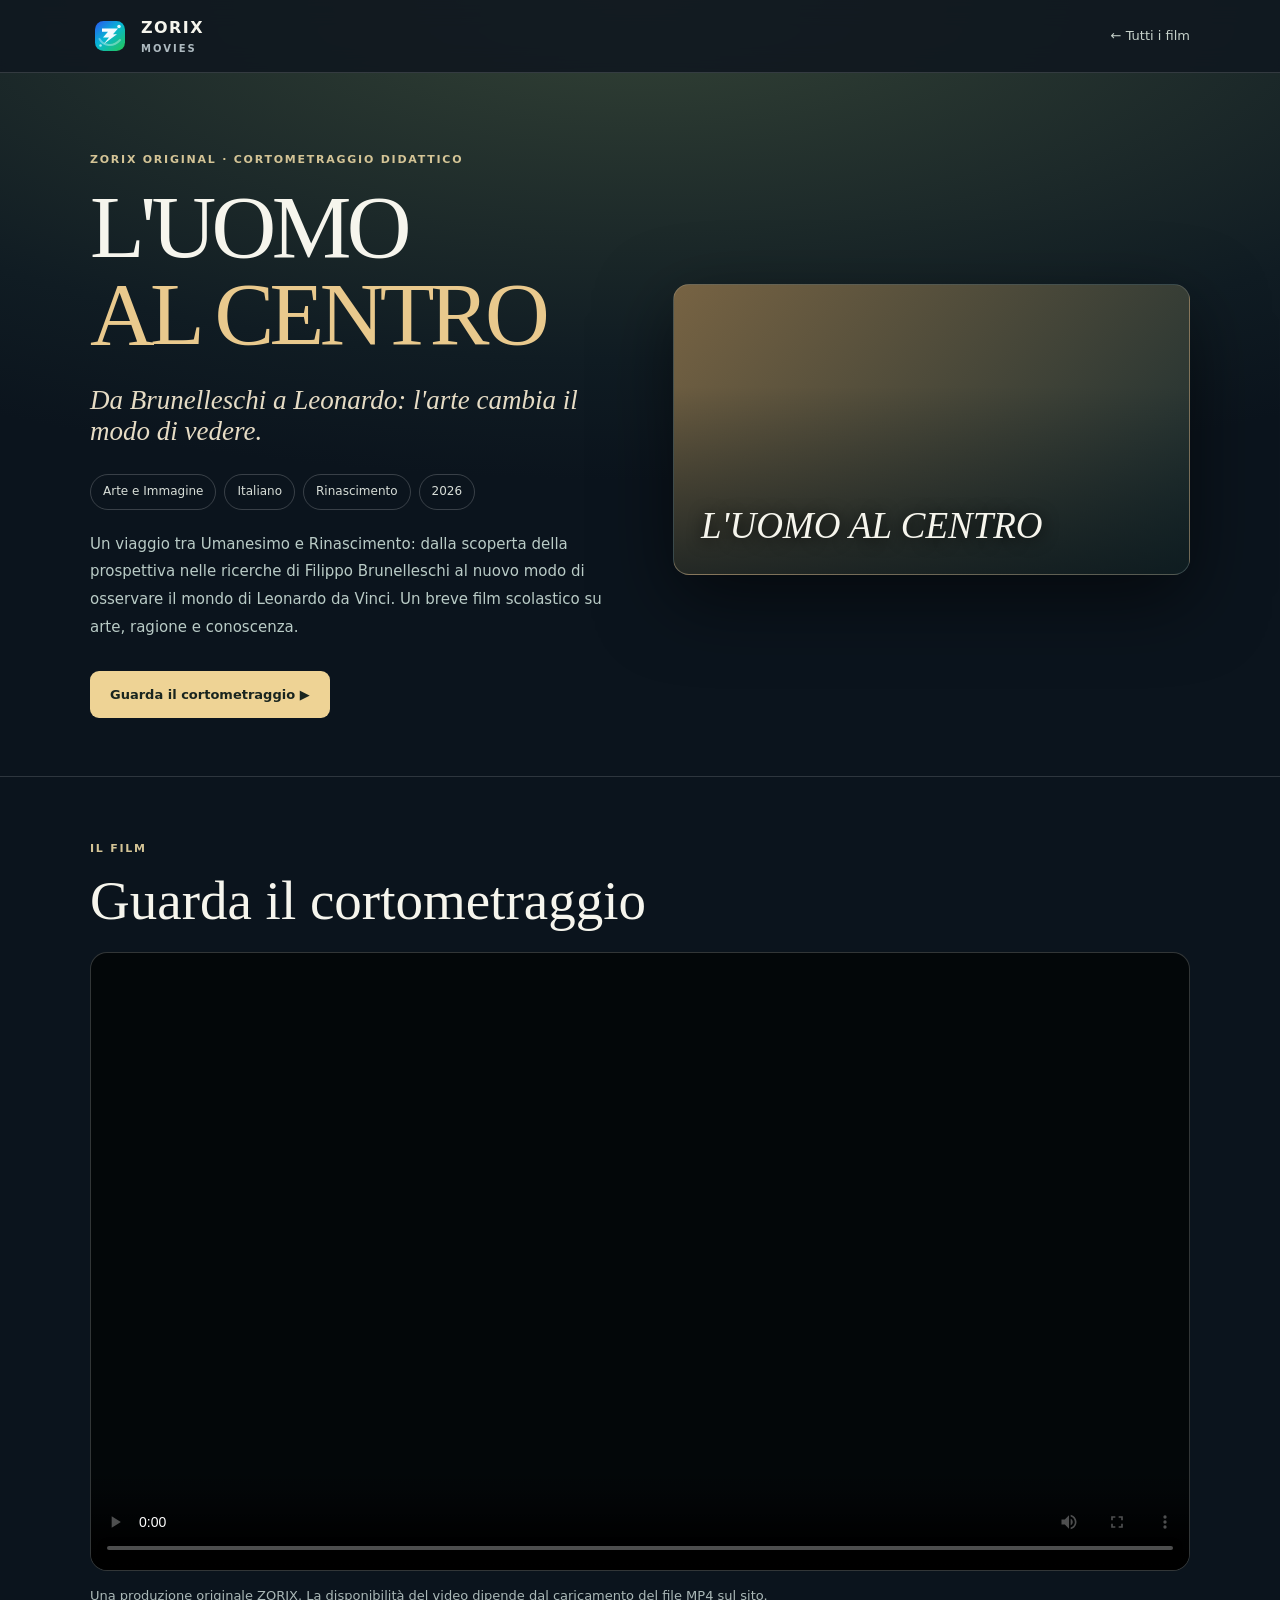
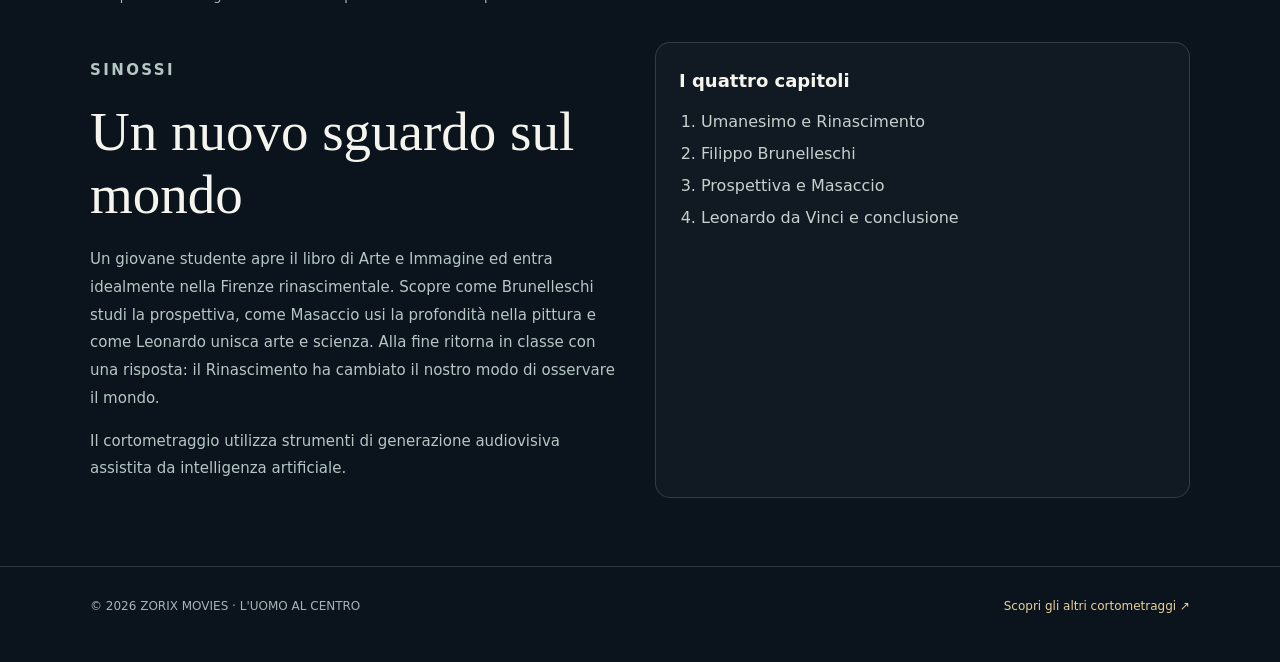
==== l-uomo-al-centro/index.html @ 59e235fc "Add L'UOMO AL CENTRO standalone cortometraggio playback page" ====
<!doctype html>
<html lang="it">
<head>
<meta charset="utf-8">
<meta name="viewport" content="width=device-width,initial-scale=1">
<meta name="theme-color" content="#101920">
<meta name="description" content="L'UOMO AL CENTRO — un cortometraggio originale ZORIX di Arte e Immagine: Umanesimo, Rinascimento, Brunelleschi, prospettiva e Leonardo da Vinci.">
<meta property="og:type" content="video.movie">
<meta property="og:site_name" content="ZORIX Movies">
<meta property="og:title" content="L'UOMO AL CENTRO — Cortometraggio ZORIX">
<meta property="og:description" content="Da Brunelleschi a Leonardo: un viaggio nel Rinascimento, fra arte, spazio e osservazione.">
<meta property="og:image" content="https://movies.zorix.it/l-uomo-al-centro-poster.jpg">
<meta property="og:url" content="https://movies.zorix.it/l-uomo-al-centro/">
<meta name="twitter:card" content="summary_large_image">
<link rel="canonical" href="https://movies.zorix.it/l-uomo-al-centro/">
<link rel="icon" href="../logo.svg" type="image/svg+xml">
<title>L'UOMO AL CENTRO — Cortometraggio | ZORIX Movies</title>
<style>
:root{color-scheme:dark;font-family:Inter,system-ui,-apple-system,BlinkMacSystemFont,"Segoe UI",sans-serif;color:#f6f5ed;background:#0b141d}*{box-sizing:border-box}html{scroll-behavior:smooth}body{margin:0;background:radial-gradient(ellipse 100% 480px at 50% 0%,#344336,#101c23 75%,#0b141d);line-height:1.65}a{color:inherit}.wrap{width:calc(100% - 40px);max-width:1100px;margin:auto}header{border-bottom:1px solid #ffffff25;background:#101820e6;position:sticky;top:0;z-index:4;backdrop-filter:blur(12px)}nav{display:flex;align-items:center;justify-content:space-between;height:72px}.brand{display:flex;gap:11px;align-items:center;text-decoration:none;font-weight:900;letter-spacing:.09em}.brand img{width:40px;height:40px}.brand small{display:block;font-size:10px;font-weight:600;letter-spacing:.2em;color:#aebac0}.back{font-size:13px;color:#c6d1ca;text-decoration:none}.back:hover{text-decoration:underline}.hero{display:grid;grid-template-columns:1.05fr 1fr;gap:40px;align-items:center;padding:67px 0 58px}.eyebrow{color:#d4c496;font-size:11px;letter-spacing:.16em;font-weight:800;text-transform:uppercase}.hero h1{font:400 clamp(57px,7vw,98px)/.97 Georgia,serif;letter-spacing:-.052em;margin:15px 0 19px}.hero h1 em{display:block;color:#e9c98d;font-style:normal}.tagline{font:italic clamp(19px,2.4vw,27px) Georgia,serif;color:#e6dcc5}.meta{display:flex;flex-wrap:wrap;gap:8px;margin:21px 0}.meta span{border:1px solid #ffffff30;border-radius:20px;color:#d8ded8;padding:7px 12px;font-size:12px}.desc{font-size:15px;color:#b9cbc6;line-height:1.85}.btn{display:inline-block;padding:13px 20px;background:#eed395;color:#19251f;text-decoration:none;border-radius:9px;font-weight:800;font-size:13px;margin-top:14px}.btn:hover{background:#fff0c4}.visual{position:relative;aspect-ratio:16/9;background:linear-gradient(130deg,#776343,#192c2f);border:1px solid #ffffff22;border-radius:16px;overflow:hidden;box-shadow:0 25px 75px #0008;display:flex;align-items:end;justify-content:start;padding:27px}.visual img{position:absolute;inset:0;width:100%;height:100%;object-fit:cover}.visual:after{content:"";position:absolute;inset:35% 0 0;background:linear-gradient(transparent,#091419ab);pointer-events:none}.visual .fallback{z-index:1;font:italic clamp(24px,3vw,37px) Georgia,serif;text-shadow:0 2px 16px #000}.section{padding:52px 0 68px;border-top:1px solid #ffffff25}.section h2{font:400 clamp(35px,5vw,55px) Georgia,serif;margin:0 0 20px}.player{background:#030709;border:1px solid #ffffff30;aspect-ratio:16/9;border-radius:17px;overflow:hidden}.player video{width:100%;height:100%;object-fit:contain;display:block}.note{font-size:13px;color:#aab8b7;margin-top:14px}.grid{display:grid;grid-template-columns:1fr 1fr;gap:30px;margin-top:36px}.grid p{color:#b6c6c4;font-size:15px;line-height:1.85}.chapters{background:#ffffff07;border:1px solid #ffffff24;border-radius:15px;padding:23px}.chapters h3{margin:0 0 10px;font-size:18px}.chapters ol{margin:0;padding-left:22px;line-height:2;color:#c6d1ce}footer{border-top:1px solid #ffffff25;padding:30px 0 45px;color:#a4b4b5;font-size:12px}footer .wrap{display:flex;justify-content:space-between;flex-wrap:wrap;gap:14px}footer a{text-decoration:none;color:#ead098}@media(max-width:750px){.hero{grid-template-columns:1fr;padding:35px 0}.hero .visual{order:-1}.grid{grid-template-columns:1fr}.hero h1{font-size:clamp(52px,12vw,78px)}.wrap{width:calc(100% - 30px)}}@media(prefers-reduced-motion:reduce){html{scroll-behavior:auto}}
</style>
</head>
<body>
<header><div class="wrap"><nav><a class="brand" href="../"><img src="../logo.svg" alt=""><span>ZORIX<small>MOVIES</small></span></a><a class="back" href="../#film">← Tutti i film</a></nav></div></header>
<main>
<section class="wrap hero">
<div><p class="eyebrow">ZORIX ORIGINAL · CORTOMETRAGGIO DIDATTICO</p><h1>L'UOMO <em>AL CENTRO</em></h1><p class="tagline">Da Brunelleschi a Leonardo: l'arte cambia il modo di vedere.</p><div class="meta"><span>Arte e Immagine</span><span>Italiano</span><span>Rinascimento</span><span>2026</span></div><p class="desc">Un viaggio tra Umanesimo e Rinascimento: dalla scoperta della prospettiva nelle ricerche di Filippo Brunelleschi al nuovo modo di osservare il mondo di Leonardo da Vinci. Un breve film scolastico su arte, ragione e conoscenza.</p><a class="btn" href="#guarda">Guarda il cortometraggio ▶</a></div>
<div class="visual"><span class="fallback">L'UOMO AL CENTRO</span><img src="../l-uomo-al-centro-poster.jpg" alt="Fotogramma del cortometraggio L'UOMO AL CENTRO" onerror="this.hidden=true"></div>
</section>
<section class="section" id="guarda"><div class="wrap"><p class="eyebrow">IL FILM</p><h2>Guarda il cortometraggio</h2><div class="player"><video controls playsinline preload="metadata" poster="../l-uomo-al-centro-poster.jpg"><source src="../L_UOMO_AL_CENTRO_FINAL.mp4" type="video/mp4">Il browser non supporta la riproduzione video.</video></div><p class="note">Una produzione originale ZORIX. La disponibilità del video dipende dal caricamento del file MP4 sul sito.</p><div class="grid"><div><p class="eyebrow">SINOSSI</p><h2>Un nuovo sguardo sul mondo</h2><p>Un giovane studente apre il libro di Arte e Immagine ed entra idealmente nella Firenze rinascimentale. Scopre come Brunelleschi studi la prospettiva, come Masaccio usi la profondità nella pittura e come Leonardo unisca arte e scienza. Alla fine ritorna in classe con una risposta: il Rinascimento ha cambiato il nostro modo di osservare il mondo.</p><p>Il cortometraggio utilizza strumenti di generazione audiovisiva assistita da intelligenza artificiale.</p></div><aside class="chapters"><h3>I quattro capitoli</h3><ol><li>Umanesimo e Rinascimento</li><li>Filippo Brunelleschi</li><li>Prospettiva e Masaccio</li><li>Leonardo da Vinci e conclusione</li></ol></aside></div></div></section>
</main><footer><div class="wrap"><span>© 2026 ZORIX MOVIES · L'UOMO AL CENTRO</span><a href="../#film">Scopri gli altri cortometraggi ↗</a></div></footer>
</body>
</html>
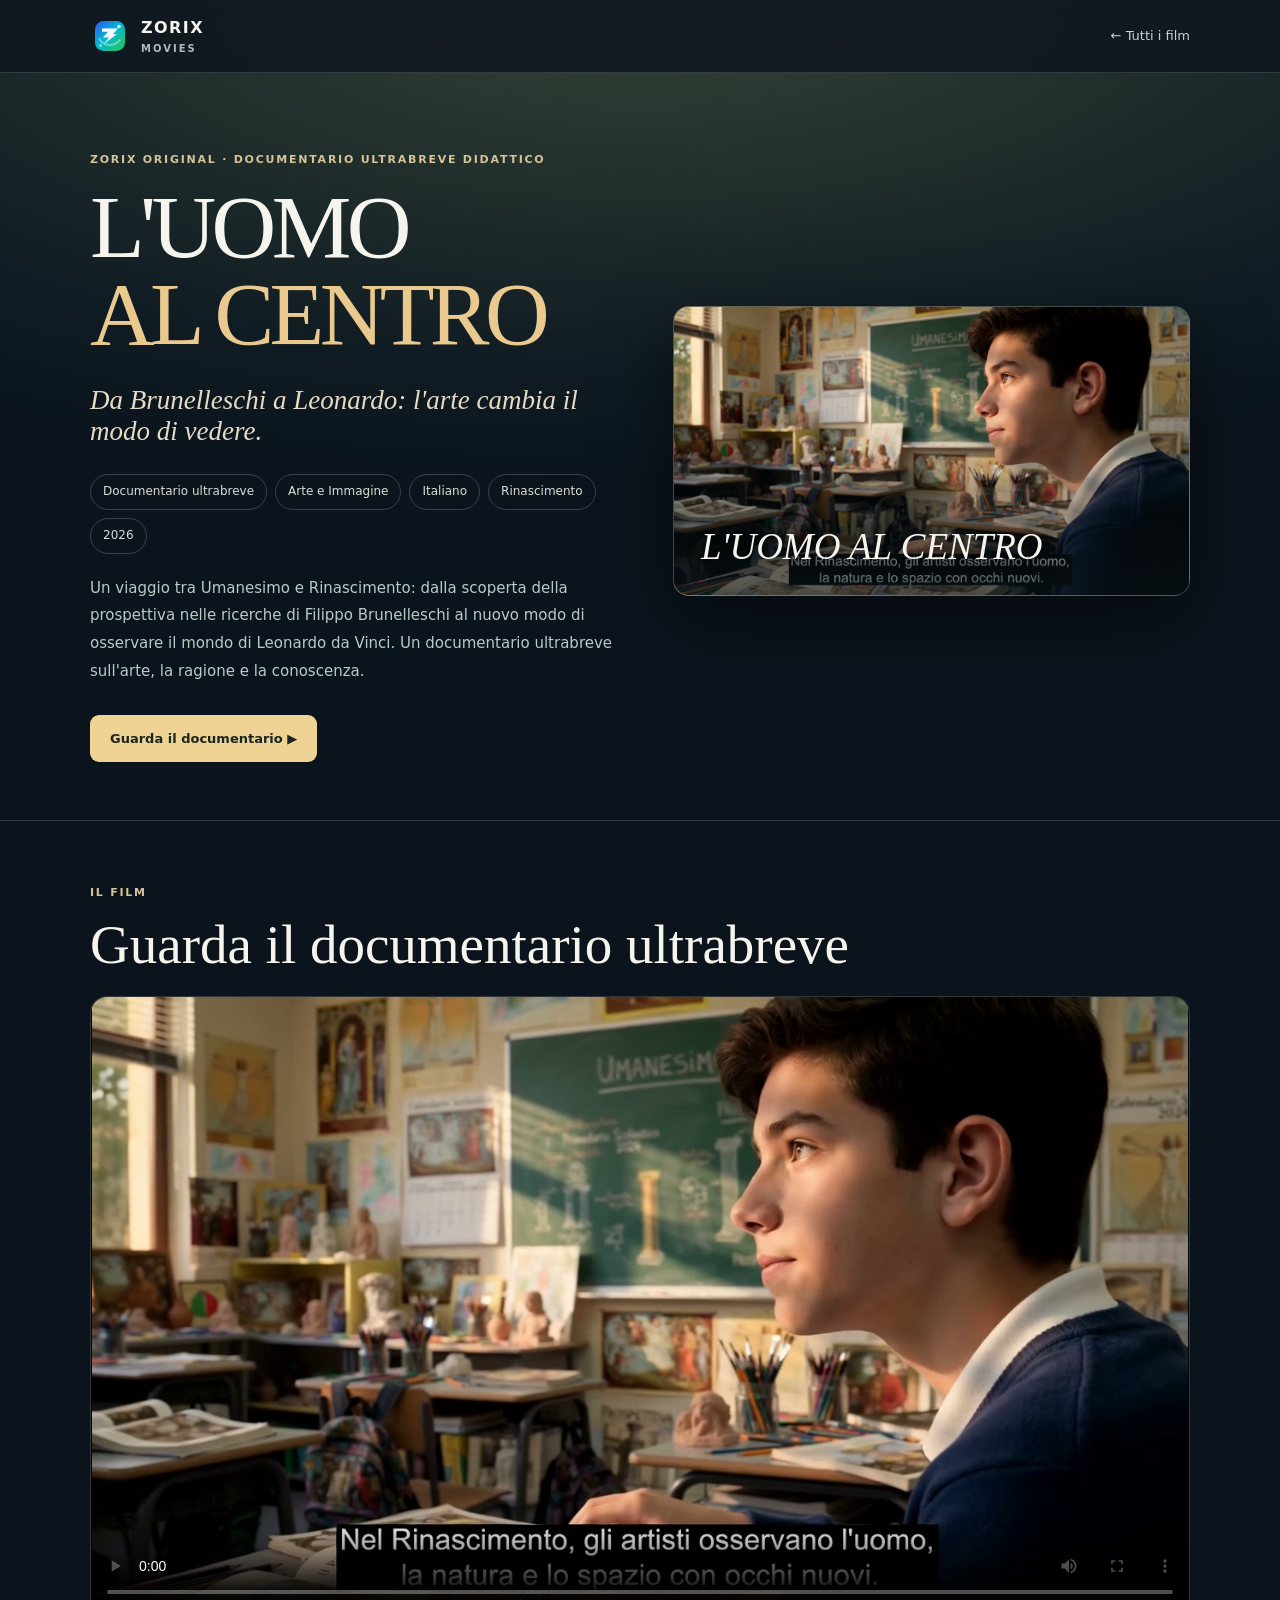
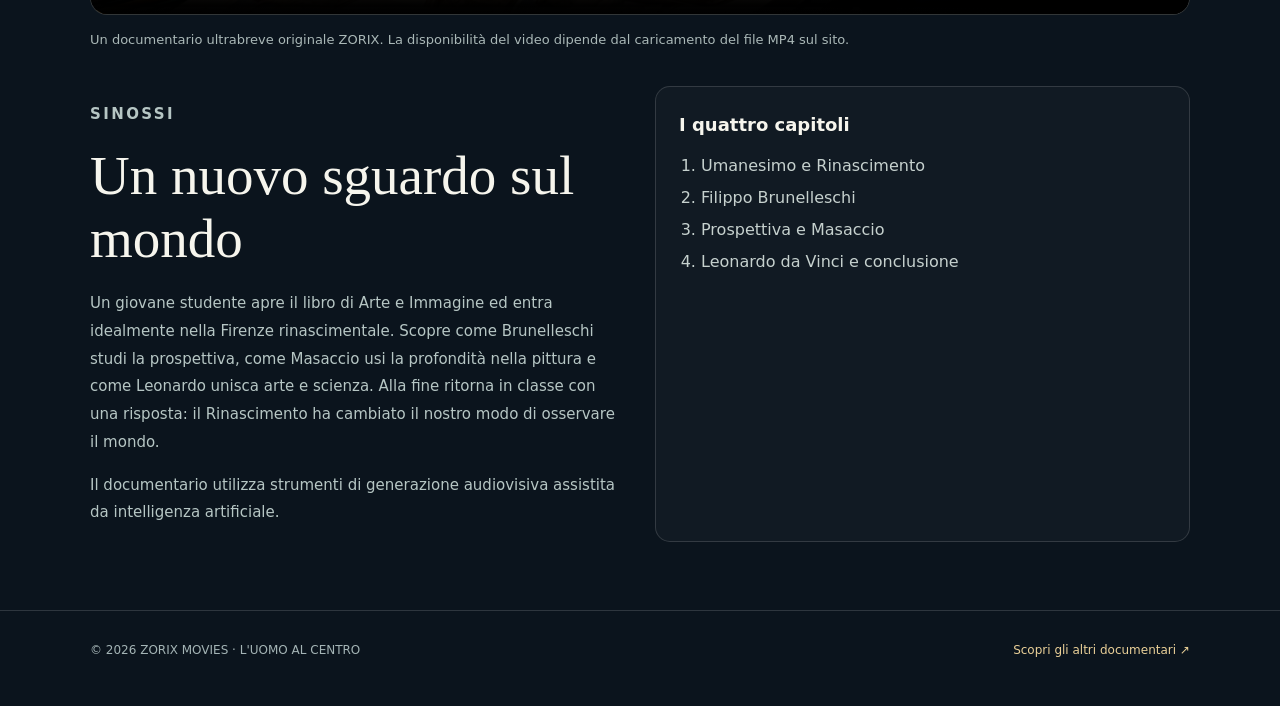
==== commit 5a9077a7: "Classify L'UOMO AL CENTRO as documentario ultrabreve" ====
--- a/l-uomo-al-centro/index.html
+++ b/l-uomo-al-centro/index.html
@@ -4,17 +4,17 @@
 <meta charset="utf-8">
 <meta name="viewport" content="width=device-width,initial-scale=1">
 <meta name="theme-color" content="#101920">
-<meta name="description" content="L'UOMO AL CENTRO — un cortometraggio originale ZORIX di Arte e Immagine: Umanesimo, Rinascimento, Brunelleschi, prospettiva e Leonardo da Vinci.">
-<meta property="og:type" content="video.movie">
+<meta name="description" content="L'UOMO AL CENTRO — un documentario ultrabreve originale ZORIX di Arte e Immagine: Umanesimo, Rinascimento, Brunelleschi, prospettiva e Leonardo da Vinci.">
+<meta property="og:type" content="video.other">
 <meta property="og:site_name" content="ZORIX Movies">
-<meta property="og:title" content="L'UOMO AL CENTRO — Cortometraggio ZORIX">
+<meta property="og:title" content="L'UOMO AL CENTRO — Documentario ultrabreve ZORIX">
 <meta property="og:description" content="Da Brunelleschi a Leonardo: un viaggio nel Rinascimento, fra arte, spazio e osservazione.">
 <meta property="og:image" content="https://movies.zorix.it/l-uomo-al-centro-poster.jpg">
 <meta property="og:url" content="https://movies.zorix.it/l-uomo-al-centro/">
 <meta name="twitter:card" content="summary_large_image">
 <link rel="canonical" href="https://movies.zorix.it/l-uomo-al-centro/">
 <link rel="icon" href="../logo.svg" type="image/svg+xml">
-<title>L'UOMO AL CENTRO — Cortometraggio | ZORIX Movies</title>
+<title>L'UOMO AL CENTRO — Documentario ultrabreve | ZORIX Movies</title>
 <style>
 :root{color-scheme:dark;font-family:Inter,system-ui,-apple-system,BlinkMacSystemFont,"Segoe UI",sans-serif;color:#f6f5ed;background:#0b141d}*{box-sizing:border-box}html{scroll-behavior:smooth}body{margin:0;background:radial-gradient(ellipse 100% 480px at 50% 0%,#344336,#101c23 75%,#0b141d);line-height:1.65}a{color:inherit}.wrap{width:calc(100% - 40px);max-width:1100px;margin:auto}header{border-bottom:1px solid #ffffff25;background:#101820e6;position:sticky;top:0;z-index:4;backdrop-filter:blur(12px)}nav{display:flex;align-items:center;justify-content:space-between;height:72px}.brand{display:flex;gap:11px;align-items:center;text-decoration:none;font-weight:900;letter-spacing:.09em}.brand img{width:40px;height:40px}.brand small{display:block;font-size:10px;font-weight:600;letter-spacing:.2em;color:#aebac0}.back{font-size:13px;color:#c6d1ca;text-decoration:none}.back:hover{text-decoration:underline}.hero{display:grid;grid-template-columns:1.05fr 1fr;gap:40px;align-items:center;padding:67px 0 58px}.eyebrow{color:#d4c496;font-size:11px;letter-spacing:.16em;font-weight:800;text-transform:uppercase}.hero h1{font:400 clamp(57px,7vw,98px)/.97 Georgia,serif;letter-spacing:-.052em;margin:15px 0 19px}.hero h1 em{display:block;color:#e9c98d;font-style:normal}.tagline{font:italic clamp(19px,2.4vw,27px) Georgia,serif;color:#e6dcc5}.meta{display:flex;flex-wrap:wrap;gap:8px;margin:21px 0}.meta span{border:1px solid #ffffff30;border-radius:20px;color:#d8ded8;padding:7px 12px;font-size:12px}.desc{font-size:15px;color:#b9cbc6;line-height:1.85}.btn{display:inline-block;padding:13px 20px;background:#eed395;color:#19251f;text-decoration:none;border-radius:9px;font-weight:800;font-size:13px;margin-top:14px}.btn:hover{background:#fff0c4}.visual{position:relative;aspect-ratio:16/9;background:linear-gradient(130deg,#776343,#192c2f);border:1px solid #ffffff22;border-radius:16px;overflow:hidden;box-shadow:0 25px 75px #0008;display:flex;align-items:end;justify-content:start;padding:27px}.visual img{position:absolute;inset:0;width:100%;height:100%;object-fit:cover}.visual:after{content:"";position:absolute;inset:35% 0 0;background:linear-gradient(transparent,#091419ab);pointer-events:none}.visual .fallback{z-index:1;font:italic clamp(24px,3vw,37px) Georgia,serif;text-shadow:0 2px 16px #000}.section{padding:52px 0 68px;border-top:1px solid #ffffff25}.section h2{font:400 clamp(35px,5vw,55px) Georgia,serif;margin:0 0 20px}.player{background:#030709;border:1px solid #ffffff30;aspect-ratio:16/9;border-radius:17px;overflow:hidden}.player video{width:100%;height:100%;object-fit:contain;display:block}.note{font-size:13px;color:#aab8b7;margin-top:14px}.grid{display:grid;grid-template-columns:1fr 1fr;gap:30px;margin-top:36px}.grid p{color:#b6c6c4;font-size:15px;line-height:1.85}.chapters{background:#ffffff07;border:1px solid #ffffff24;border-radius:15px;padding:23px}.chapters h3{margin:0 0 10px;font-size:18px}.chapters ol{margin:0;padding-left:22px;line-height:2;color:#c6d1ce}footer{border-top:1px solid #ffffff25;padding:30px 0 45px;color:#a4b4b5;font-size:12px}footer .wrap{display:flex;justify-content:space-between;flex-wrap:wrap;gap:14px}footer a{text-decoration:none;color:#ead098}@media(max-width:750px){.hero{grid-template-columns:1fr;padding:35px 0}.hero .visual{order:-1}.grid{grid-template-columns:1fr}.hero h1{font-size:clamp(52px,12vw,78px)}.wrap{width:calc(100% - 30px)}}@media(prefers-reduced-motion:reduce){html{scroll-behavior:auto}}
 </style>
@@ -23,10 +23,10 @@
 <header><div class="wrap"><nav><a class="brand" href="../"><img src="../logo.svg" alt=""><span>ZORIX<small>MOVIES</small></span></a><a class="back" href="../#film">← Tutti i film</a></nav></div></header>
 <main>
 <section class="wrap hero">
-<div><p class="eyebrow">ZORIX ORIGINAL · CORTOMETRAGGIO DIDATTICO</p><h1>L'UOMO <em>AL CENTRO</em></h1><p class="tagline">Da Brunelleschi a Leonardo: l'arte cambia il modo di vedere.</p><div class="meta"><span>Arte e Immagine</span><span>Italiano</span><span>Rinascimento</span><span>2026</span></div><p class="desc">Un viaggio tra Umanesimo e Rinascimento: dalla scoperta della prospettiva nelle ricerche di Filippo Brunelleschi al nuovo modo di osservare il mondo di Leonardo da Vinci. Un breve film scolastico su arte, ragione e conoscenza.</p><a class="btn" href="#guarda">Guarda il cortometraggio ▶</a></div>
+<div><p class="eyebrow">ZORIX ORIGINAL · DOCUMENTARIO ULTRABREVE DIDATTICO</p><h1>L'UOMO <em>AL CENTRO</em></h1><p class="tagline">Da Brunelleschi a Leonardo: l'arte cambia il modo di vedere.</p><div class="meta"><span>Documentario ultrabreve</span><span>Arte e Immagine</span><span>Italiano</span><span>Rinascimento</span><span>2026</span></div><p class="desc">Un viaggio tra Umanesimo e Rinascimento: dalla scoperta della prospettiva nelle ricerche di Filippo Brunelleschi al nuovo modo di osservare il mondo di Leonardo da Vinci. Un documentario ultrabreve sull'arte, la ragione e la conoscenza.</p><a class="btn" href="#guarda">Guarda il documentario ▶</a></div>
 <div class="visual"><span class="fallback">L'UOMO AL CENTRO</span><img src="../l-uomo-al-centro-poster.jpg" alt="Fotogramma del cortometraggio L'UOMO AL CENTRO" onerror="this.hidden=true"></div>
 </section>
-<section class="section" id="guarda"><div class="wrap"><p class="eyebrow">IL FILM</p><h2>Guarda il cortometraggio</h2><div class="player"><video controls playsinline preload="metadata" poster="../l-uomo-al-centro-poster.jpg"><source src="../L_UOMO_AL_CENTRO_FINAL.mp4" type="video/mp4">Il browser non supporta la riproduzione video.</video></div><p class="note">Una produzione originale ZORIX. La disponibilità del video dipende dal caricamento del file MP4 sul sito.</p><div class="grid"><div><p class="eyebrow">SINOSSI</p><h2>Un nuovo sguardo sul mondo</h2><p>Un giovane studente apre il libro di Arte e Immagine ed entra idealmente nella Firenze rinascimentale. Scopre come Brunelleschi studi la prospettiva, come Masaccio usi la profondità nella pittura e come Leonardo unisca arte e scienza. Alla fine ritorna in classe con una risposta: il Rinascimento ha cambiato il nostro modo di osservare il mondo.</p><p>Il cortometraggio utilizza strumenti di generazione audiovisiva assistita da intelligenza artificiale.</p></div><aside class="chapters"><h3>I quattro capitoli</h3><ol><li>Umanesimo e Rinascimento</li><li>Filippo Brunelleschi</li><li>Prospettiva e Masaccio</li><li>Leonardo da Vinci e conclusione</li></ol></aside></div></div></section>
-</main><footer><div class="wrap"><span>© 2026 ZORIX MOVIES · L'UOMO AL CENTRO</span><a href="../#film">Scopri gli altri cortometraggi ↗</a></div></footer>
+<section class="section" id="guarda"><div class="wrap"><p class="eyebrow">IL FILM</p><h2>Guarda il documentario ultrabreve</h2><div class="player"><video controls playsinline preload="metadata" poster="../l-uomo-al-centro-poster.jpg"><source src="../L_UOMO_AL_CENTRO_FINAL.mp4" type="video/mp4">Il browser non supporta la riproduzione video.</video></div><p class="note">Un documentario ultrabreve originale ZORIX. La disponibilità del video dipende dal caricamento del file MP4 sul sito.</p><div class="grid"><div><p class="eyebrow">SINOSSI</p><h2>Un nuovo sguardo sul mondo</h2><p>Un giovane studente apre il libro di Arte e Immagine ed entra idealmente nella Firenze rinascimentale. Scopre come Brunelleschi studi la prospettiva, come Masaccio usi la profondità nella pittura e come Leonardo unisca arte e scienza. Alla fine ritorna in classe con una risposta: il Rinascimento ha cambiato il nostro modo di osservare il mondo.</p><p>Il documentario utilizza strumenti di generazione audiovisiva assistita da intelligenza artificiale.</p></div><aside class="chapters"><h3>I quattro capitoli</h3><ol><li>Umanesimo e Rinascimento</li><li>Filippo Brunelleschi</li><li>Prospettiva e Masaccio</li><li>Leonardo da Vinci e conclusione</li></ol></aside></div></div></section>
+</main><footer><div class="wrap"><span>© 2026 ZORIX MOVIES · L'UOMO AL CENTRO</span><a href="../#film">Scopri gli altri documentari ↗</a></div></footer>
 </body>
 </html>
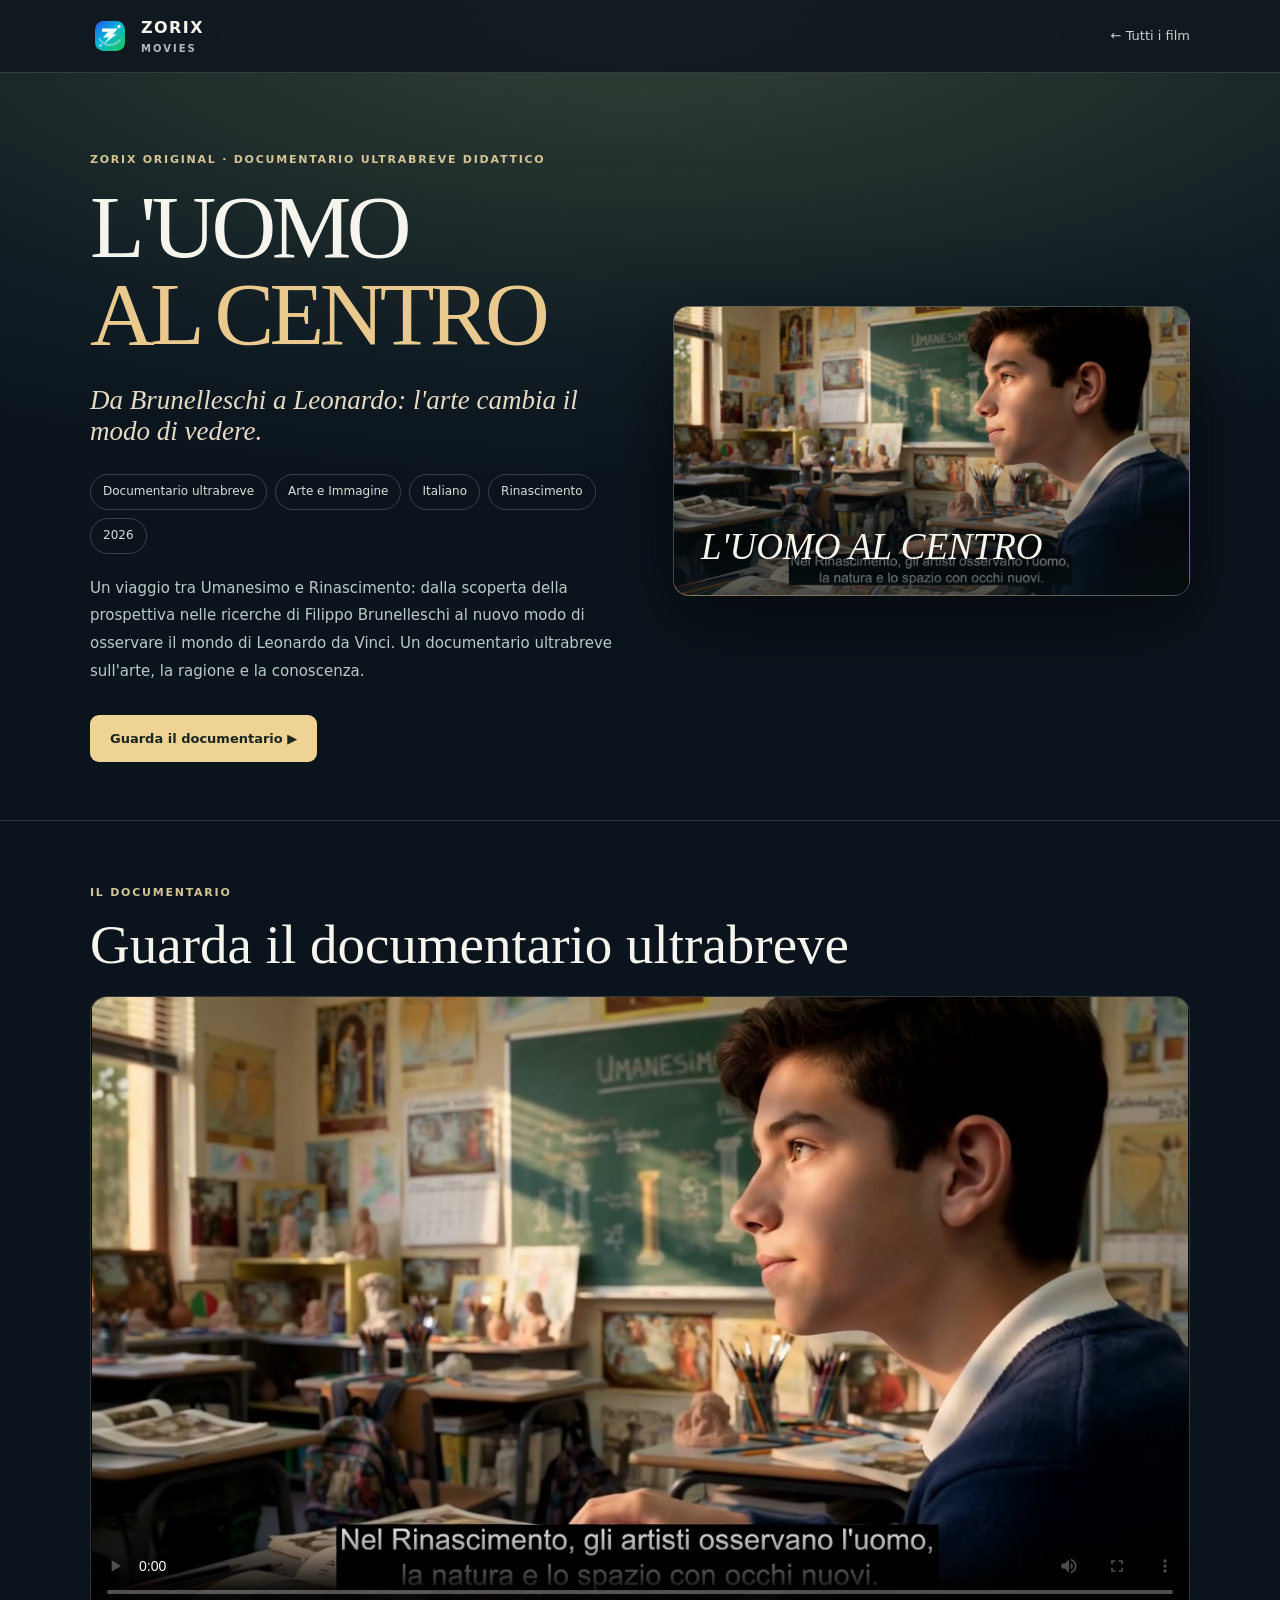
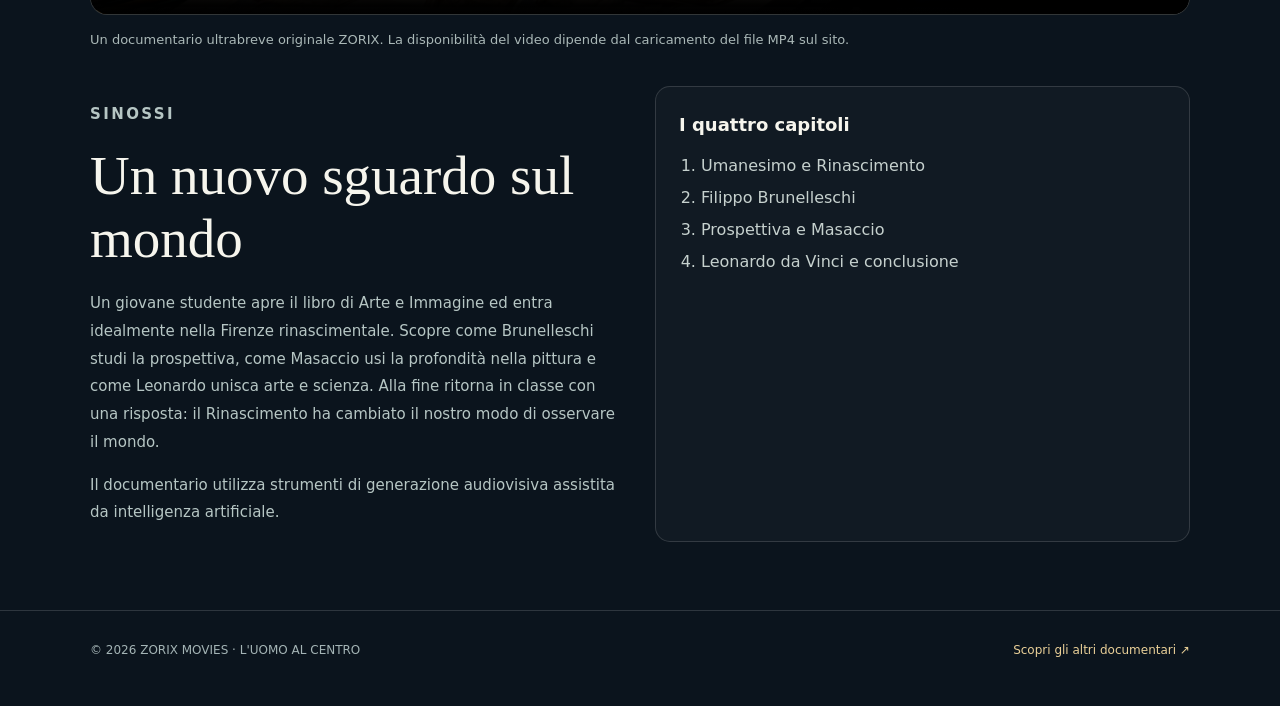
==== commit 26af4a5c: "Finish consistent documentary naming and style duration categories" ====
--- a/l-uomo-al-centro/index.html
+++ b/l-uomo-al-centro/index.html
@@ -24,9 +24,9 @@
 <main>
 <section class="wrap hero">
 <div><p class="eyebrow">ZORIX ORIGINAL · DOCUMENTARIO ULTRABREVE DIDATTICO</p><h1>L'UOMO <em>AL CENTRO</em></h1><p class="tagline">Da Brunelleschi a Leonardo: l'arte cambia il modo di vedere.</p><div class="meta"><span>Documentario ultrabreve</span><span>Arte e Immagine</span><span>Italiano</span><span>Rinascimento</span><span>2026</span></div><p class="desc">Un viaggio tra Umanesimo e Rinascimento: dalla scoperta della prospettiva nelle ricerche di Filippo Brunelleschi al nuovo modo di osservare il mondo di Leonardo da Vinci. Un documentario ultrabreve sull'arte, la ragione e la conoscenza.</p><a class="btn" href="#guarda">Guarda il documentario ▶</a></div>
-<div class="visual"><span class="fallback">L'UOMO AL CENTRO</span><img src="../l-uomo-al-centro-poster.jpg" alt="Fotogramma del cortometraggio L'UOMO AL CENTRO" onerror="this.hidden=true"></div>
+<div class="visual"><span class="fallback">L'UOMO AL CENTRO</span><img src="../l-uomo-al-centro-poster.jpg" alt="Fotogramma del documentario ultrabreve L'UOMO AL CENTRO" onerror="this.hidden=true"></div>
 </section>
-<section class="section" id="guarda"><div class="wrap"><p class="eyebrow">IL FILM</p><h2>Guarda il documentario ultrabreve</h2><div class="player"><video controls playsinline preload="metadata" poster="../l-uomo-al-centro-poster.jpg"><source src="../L_UOMO_AL_CENTRO_FINAL.mp4" type="video/mp4">Il browser non supporta la riproduzione video.</video></div><p class="note">Un documentario ultrabreve originale ZORIX. La disponibilità del video dipende dal caricamento del file MP4 sul sito.</p><div class="grid"><div><p class="eyebrow">SINOSSI</p><h2>Un nuovo sguardo sul mondo</h2><p>Un giovane studente apre il libro di Arte e Immagine ed entra idealmente nella Firenze rinascimentale. Scopre come Brunelleschi studi la prospettiva, come Masaccio usi la profondità nella pittura e come Leonardo unisca arte e scienza. Alla fine ritorna in classe con una risposta: il Rinascimento ha cambiato il nostro modo di osservare il mondo.</p><p>Il documentario utilizza strumenti di generazione audiovisiva assistita da intelligenza artificiale.</p></div><aside class="chapters"><h3>I quattro capitoli</h3><ol><li>Umanesimo e Rinascimento</li><li>Filippo Brunelleschi</li><li>Prospettiva e Masaccio</li><li>Leonardo da Vinci e conclusione</li></ol></aside></div></div></section>
+<section class="section" id="guarda"><div class="wrap"><p class="eyebrow">IL DOCUMENTARIO</p><h2>Guarda il documentario ultrabreve</h2><div class="player"><video controls playsinline preload="metadata" poster="../l-uomo-al-centro-poster.jpg"><source src="../L_UOMO_AL_CENTRO_FINAL.mp4" type="video/mp4">Il browser non supporta la riproduzione video.</video></div><p class="note">Un documentario ultrabreve originale ZORIX. La disponibilità del video dipende dal caricamento del file MP4 sul sito.</p><div class="grid"><div><p class="eyebrow">SINOSSI</p><h2>Un nuovo sguardo sul mondo</h2><p>Un giovane studente apre il libro di Arte e Immagine ed entra idealmente nella Firenze rinascimentale. Scopre come Brunelleschi studi la prospettiva, come Masaccio usi la profondità nella pittura e come Leonardo unisca arte e scienza. Alla fine ritorna in classe con una risposta: il Rinascimento ha cambiato il nostro modo di osservare il mondo.</p><p>Il documentario utilizza strumenti di generazione audiovisiva assistita da intelligenza artificiale.</p></div><aside class="chapters"><h3>I quattro capitoli</h3><ol><li>Umanesimo e Rinascimento</li><li>Filippo Brunelleschi</li><li>Prospettiva e Masaccio</li><li>Leonardo da Vinci e conclusione</li></ol></aside></div></div></section>
 </main><footer><div class="wrap"><span>© 2026 ZORIX MOVIES · L'UOMO AL CENTRO</span><a href="../#film">Scopri gli altri documentari ↗</a></div></footer>
 </body>
 </html>
